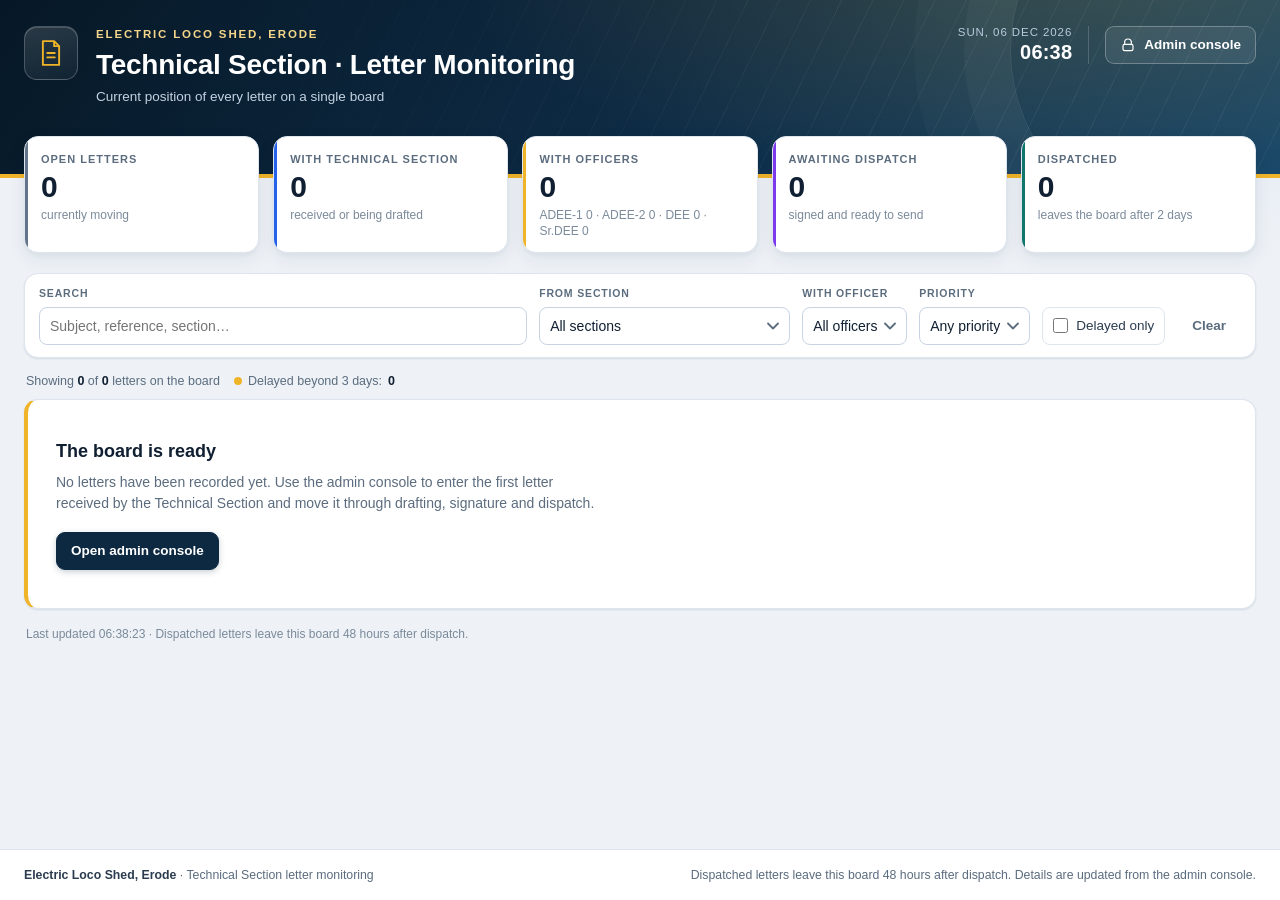
==== index.html @ e0b8160e "Initial Tech_Lettes portal" ====
<!doctype html>
<html lang="en">
<head>
<meta charset="utf-8">
<meta name="viewport" content="width=device-width, initial-scale=1">
<meta name="color-scheme" content="light">
<title>Letter Monitoring · Technical Section · Electric Loco Shed, Erode</title>
<meta name="description" content="Live position of letters received, drafted, signed and dispatched by the Technical Section, Electric Loco Shed, Erode.">
<link rel="icon" href="data:image/svg+xml,%3Csvg xmlns='http://www.w3.org/2000/svg' viewBox='0 0 64 64'%3E%3Crect width='64' height='64' rx='14' fill='%230d2942'/%3E%3Cpath d='M20 15h16l9 9v25H20z' fill='none' stroke='%23f0b429' stroke-width='4' stroke-linejoin='round'/%3E%3Cpath d='M27 31h12M27 38h12' stroke='%23f0b429' stroke-width='4' stroke-linecap='round'/%3E%3C/svg%3E">
<link rel="stylesheet" href="assets/styles.css">
</head>
<body data-page="view">
<a class="skip-link" href="#main">Skip to the status board</a>

<header class="masthead">
  <div class="wrap masthead-inner">
    <div class="brand">
      <div class="crest" aria-hidden="true">
        <svg viewBox="0 0 48 48" role="presentation">
          <path d="M11 5h18l8 8v30H11z" fill="none" stroke="currentColor" stroke-width="3" stroke-linejoin="round"/>
          <path d="M29 5v8h8" fill="none" stroke="currentColor" stroke-width="3" stroke-linejoin="round"/>
          <path d="M18 24h12M18 31h12" stroke="currentColor" stroke-width="3" stroke-linecap="round"/>
        </svg>
      </div>
      <div class="brand-text">
        <p class="eyebrow" data-shed>Electric Loco Shed, Erode</p>
        <h1>Technical Section · Letter Monitoring</h1>
        <p class="tagline">Current position of every letter on a single board</p>
      </div>
    </div>
    <div class="masthead-side">
      <div class="clock" aria-label="Current date and time">
        <span class="clock-date" data-clock-date></span>
        <span class="clock-time" data-clock-time></span>
      </div>
      <a class="btn btn-ghost-light" href="admin.html">
        <svg viewBox="0 0 24 24" aria-hidden="true" class="ico"><path d="M7 11V8a5 5 0 0 1 10 0v3" fill="none" stroke="currentColor" stroke-width="1.8" stroke-linecap="round"/><rect x="4.5" y="11" width="15" height="9.5" rx="2.4" fill="none" stroke="currentColor" stroke-width="1.8"/></svg>
        Admin console
      </a>
    </div>
  </div>
</header>

<main id="main" class="wrap main">
  <section class="stats" data-region="stats" aria-label="Summary"></section>

  <section class="panel toolbar" aria-label="Filter letters">
    <label class="field field-search">
      <span>Search</span>
      <input type="search" id="f-q" placeholder="Subject, reference, section…" autocomplete="off">
    </label>
    <label class="field">
      <span>From section</span>
      <select id="f-section"><option value="">All sections</option></select>
    </label>
    <label class="field">
      <span>With officer</span>
      <select id="f-officer"><option value="">All officers</option></select>
    </label>
    <label class="field">
      <span>Priority</span>
      <select id="f-priority">
        <option value="">Any priority</option>
        <option>Routine</option>
        <option>Urgent</option>
        <option>Immediate</option>
      </select>
    </label>
    <label class="check">
      <input type="checkbox" id="f-delayed">
      <span>Delayed only</span>
    </label>
    <button class="btn btn-quiet" id="f-clear" type="button">Clear</button>
  </section>

  <p class="board-meta" data-region="board-meta"></p>
  <section data-region="board" aria-label="Letters by current position"></section>

  <p class="footnote"><span data-region="footnote"></span></p>
</main>

<footer class="footer">
  <div class="wrap footer-inner">
    <p><strong data-shed>Electric Loco Shed, Erode</strong> · Technical Section letter monitoring</p>
    <p>Dispatched letters leave this board 48 hours after dispatch. Details are updated from the admin console.</p>
  </div>
</footer>

<dialog id="modal" class="modal" aria-label="Letter details"></dialog>
<div id="toast" class="toast" role="status" aria-live="polite"></div>

<noscript><p class="noscript">This portal needs JavaScript switched on to show the letter board.</p></noscript>

<script src="assets/app.js"></script>
</body>
</html>
---- assets/styles.css ----
/* =========================================================
   Technical Section · Letter Monitoring
   Electric Loco Shed, Erode
   ========================================================= */

:root{
  --navy-950:#061826;
  --navy-900:#081c2e;
  --navy-800:#0d2942;
  --navy-700:#14456b;
  --navy-600:#1d5580;
  --ink:#101f31;
  --ink-2:#2b3c50;
  --muted:#5b6c7e;
  --muted-2:#7b8a9a;
  --line:#dde5ee;
  --line-strong:#c8d4e2;
  --bg:#eef2f7;
  --card:#ffffff;
  --card-alt:#f7f9fc;
  --amber:#b45309;
  --amber-bright:#f0b429;
  --amber-soft:#fdf3d7;
  --teal:#0f766e;
  --teal-soft:#d9f2ee;
  --red:#b42318;
  --red-soft:#fde7e4;
  --blue:#1d4ed8;
  --blue-soft:#e4ecfd;
  --violet:#6b21a8;
  --violet-soft:#f1e8fb;
  --slate-soft:#e9eef4;
  --shadow-sm:0 1px 2px rgba(13,41,66,.06),0 1px 3px rgba(13,41,66,.05);
  --shadow-md:0 6px 18px rgba(13,41,66,.08),0 2px 4px rgba(13,41,66,.04);
  --shadow-lg:0 30px 80px rgba(6,24,40,.32);
  --radius:14px;
  --radius-sm:10px;
  --font:-apple-system,BlinkMacSystemFont,"Segoe UI",Roboto,"Helvetica Neue",Arial,"Noto Sans",sans-serif;
  --mono:ui-monospace,SFMono-Regular,"Cascadia Mono","Segoe UI Mono",Menlo,Consolas,monospace;
}

*,*::before,*::after{box-sizing:border-box}

html{-webkit-text-size-adjust:100%}

body{
  margin:0;
  font-family:var(--font);
  font-size:15px;
  line-height:1.5;
  color:var(--ink);
  background:
    radial-gradient(900px 380px at 100% 0,rgba(29,85,128,.06),transparent 70%),
    var(--bg);
  min-height:100vh;
  display:flex;
  flex-direction:column;
}

[hidden]{display:none !important}

h1,h2,h3,h4,p,ul,ol,dl,dd,figure{margin:0}
ul,ol{padding:0;list-style:none}
button{font:inherit;color:inherit}
a{color:var(--navy-700)}
svg{display:block}

.wrap{width:100%;max-width:1340px;margin:0 auto;padding:0 24px}

.skip-link{
  position:absolute;left:12px;top:-60px;z-index:100;
  background:var(--navy-900);color:#fff;padding:10px 16px;border-radius:0 0 10px 10px;
  text-decoration:none;font-weight:600;transition:top .15s ease;
}
.skip-link:focus{top:0}

.sr-only{
  position:absolute;width:1px;height:1px;padding:0;margin:-1px;overflow:hidden;
  clip:rect(0,0,0,0);white-space:nowrap;border:0;
}

/* ---------------- Masthead ---------------- */

.masthead{
  position:relative;
  isolation:isolate;
  color:#fff;
  background:
    radial-gradient(1100px 420px at 88% -30%,rgba(240,180,41,.20),transparent 62%),
    linear-gradient(128deg,var(--navy-950) 0%,var(--navy-800) 48%,var(--navy-700) 100%);
  border-bottom:4px solid var(--amber-bright);
  padding:26px 0 66px;
  overflow:hidden;
}
.masthead::before{
  content:"";
  position:absolute;inset:0;z-index:-1;
  background-image:repeating-linear-gradient(116deg,rgba(255,255,255,.05) 0 1px,transparent 1px 28px);
  -webkit-mask-image:linear-gradient(90deg,transparent 12%,#000 70%);
  mask-image:linear-gradient(90deg,transparent 12%,#000 70%);
}
.masthead::after{
  content:"";
  position:absolute;right:-90px;top:-130px;width:360px;height:360px;z-index:-1;
  border:1px solid rgba(255,255,255,.10);
  border-radius:50%;
  box-shadow:0 0 0 46px rgba(255,255,255,.03),0 0 0 96px rgba(255,255,255,.02);
}
.masthead-inner{
  display:flex;align-items:flex-start;justify-content:space-between;gap:28px;flex-wrap:wrap;
}
.brand{display:flex;gap:18px;align-items:flex-start;min-width:0}
.crest{
  flex:none;width:54px;height:54px;border-radius:13px;
  display:grid;place-items:center;color:var(--amber-bright);
  background:linear-gradient(160deg,rgba(255,255,255,.14),rgba(255,255,255,.04));
  border:1px solid rgba(255,255,255,.22);
  box-shadow:inset 0 1px 0 rgba(255,255,255,.16);
}
.crest svg{width:30px;height:30px}
.eyebrow{
  font-size:11.5px;letter-spacing:.16em;text-transform:uppercase;
  color:#f6d68a;font-weight:700;margin-bottom:5px;
}
.brand-text h1{
  font-size:clamp(21px,2.4vw,28px);
  line-height:1.18;font-weight:750;letter-spacing:-.01em;
}
.tagline{margin-top:6px;color:#c3d3e2;font-size:13.5px}
.masthead-side{display:flex;align-items:center;gap:16px;flex-wrap:wrap}
.clock{
  display:flex;flex-direction:column;align-items:flex-end;line-height:1.2;
  padding-right:16px;border-right:1px solid rgba(255,255,255,.18);
  font-variant-numeric:tabular-nums;
}
.clock-date{font-size:11.5px;letter-spacing:.08em;text-transform:uppercase;color:#b9cbdb}
.clock-time{font-size:20px;font-weight:650;letter-spacing:.01em}

/* ---------------- Buttons ---------------- */

.btn{
  --btn-bg:#fff;
  --btn-fg:var(--ink);
  --btn-bd:var(--line-strong);
  display:inline-flex;align-items:center;justify-content:center;gap:8px;
  min-height:38px;padding:0 14px;border-radius:9px;
  border:1px solid var(--btn-bd);background:var(--btn-bg);color:var(--btn-fg);
  font-size:13.5px;font-weight:600;text-decoration:none;cursor:pointer;
  transition:background .15s ease,border-color .15s ease,box-shadow .15s ease,transform .06s ease;
  white-space:nowrap;
}
.btn:hover{background:#f1f5fa;border-color:var(--line-strong)}
.btn:active{transform:translateY(1px)}
.btn .ico{width:16px;height:16px;flex:none}
.btn-primary{
  --btn-bg:var(--navy-800);--btn-fg:#fff;--btn-bd:var(--navy-800);
  box-shadow:0 2px 6px rgba(13,41,66,.22);
}
.btn-primary:hover{background:var(--navy-700);border-color:var(--navy-700)}
.btn-ghost-light{
  --btn-bg:rgba(255,255,255,.08);--btn-fg:#fff;--btn-bd:rgba(255,255,255,.28);
}
.btn-ghost-light:hover{background:rgba(255,255,255,.16);border-color:rgba(255,255,255,.45)}
.btn-quiet{--btn-bg:transparent;--btn-fg:var(--muted);--btn-bd:transparent}
.btn-quiet:hover{--btn-fg:var(--ink);background:#eef2f7;border-color:transparent}
.btn-danger{--btn-fg:var(--red);--btn-bd:#f0c4bf;--btn-bg:#fff}
.btn-danger:hover{background:var(--red-soft);border-color:#e5a8a1}
.btn-tiny{min-height:30px;padding:0 10px;font-size:12.5px;border-radius:7px}
.icon-btn{
  width:34px;height:34px;flex:none;display:grid;place-items:center;
  border:1px solid var(--line);background:#fff;border-radius:8px;
  color:var(--muted);cursor:pointer;
}
.icon-btn:hover{background:#eef2f7;color:var(--ink)}

:where(a,button,input,select,textarea,[tabindex]):focus-visible{
  outline:3px solid rgba(240,180,41,.55);
  outline-offset:1px;
}

/* ---------------- Layout ---------------- */

.main{flex:1 0 auto;padding-bottom:44px}
.main-admin{padding-top:0}
.stats{
  position:relative;z-index:2;
  display:grid;grid-template-columns:repeat(5,minmax(0,1fr));gap:14px;
  margin-top:-42px;margin-bottom:20px;
}
.tile{
  background:var(--card);border:1px solid var(--line);border-radius:var(--radius);
  padding:14px 16px 13px;box-shadow:var(--shadow-md);
  position:relative;overflow:hidden;
}
.tile::before{
  content:"";position:absolute;left:0;top:0;bottom:0;width:3px;background:var(--tile-color,var(--navy-600));
}
.tile-label{
  font-size:11px;letter-spacing:.09em;text-transform:uppercase;
  font-weight:700;color:var(--muted);
}
.tile-value{
  font-size:30px;font-weight:750;line-height:1.15;margin-top:3px;
  color:var(--ink);font-variant-numeric:tabular-nums;letter-spacing:-.02em;
}
.tile-hint{font-size:12px;color:var(--muted-2);margin-top:2px;line-height:1.35}
.tile-slate{--tile-color:#64748b}
.tile-blue{--tile-color:#2563eb}
.tile-amber{--tile-color:var(--amber-bright)}
.tile-violet{--tile-color:#7c3aed}
.tile-teal{--tile-color:var(--teal)}

.panel{
  background:var(--card);border:1px solid var(--line);border-radius:var(--radius);
  box-shadow:var(--shadow-sm);
}
.toolbar{
  display:flex;align-items:flex-end;gap:12px;flex-wrap:wrap;
  padding:12px 14px;margin-bottom:14px;
}
.field{display:flex;flex-direction:column;gap:5px;min-width:0}
.field > span{
  font-size:10.5px;letter-spacing:.08em;text-transform:uppercase;
  font-weight:700;color:var(--muted);
}
.field-search{flex:1 1 230px;min-width:190px}
.field select,.field input,.field textarea{
  height:38px;padding:0 10px;border:1px solid var(--line-strong);border-radius:8px;
  background:#fff;color:var(--ink);font-size:14px;width:100%;
  transition:border-color .15s ease,box-shadow .15s ease;
}
.field textarea{height:auto;padding:9px 10px;resize:vertical;line-height:1.45}
.field select{appearance:none;background-image:url("data:image/svg+xml,%3Csvg xmlns='http://www.w3.org/2000/svg' width='12' height='8' viewBox='0 0 12 8'%3E%3Cpath d='M1 1.5 6 6.5l5-5' fill='none' stroke='%235b6c7e' stroke-width='1.8' stroke-linecap='round' stroke-linejoin='round'/%3E%3C/svg%3E");background-repeat:no-repeat;background-position:right 10px center;padding-right:28px}
.field select:focus,.field input:focus,.field textarea:focus{
  outline:none;border-color:var(--navy-600);box-shadow:0 0 0 3px rgba(29,85,128,.14);
}
.check{
  display:inline-flex;align-items:center;gap:8px;min-height:38px;
  font-size:13.5px;color:var(--ink-2);cursor:pointer;user-select:none;
  padding:0 10px;border:1px solid var(--line);border-radius:8px;background:#fff;
}
.check input{width:15px;height:15px;accent-color:var(--navy-700);margin:0;cursor:pointer}

.board-meta{
  font-size:12.5px;color:var(--muted);margin:2px 2px 9px;
  display:flex;gap:14px;flex-wrap:wrap;align-items:center;
}
.board-meta strong{color:var(--ink);font-weight:650}
.legend{display:inline-flex;align-items:center;gap:6px}
.legend i{width:8px;height:8px;border-radius:50%;display:inline-block}

/* ---------------- Board ---------------- */

.board{
  display:grid;grid-template-columns:repeat(5,minmax(0,1fr));gap:14px;align-items:start;
}
.col{
  background:rgba(255,255,255,.55);
  border:1px solid var(--line);border-radius:var(--radius);
  padding:11px 10px 12px;min-height:170px;
  box-shadow:inset 0 1px 0 rgba(255,255,255,.7);
}
.col-head{display:flex;align-items:center;gap:8px;padding:0 3px}
.dot{width:9px;height:9px;border-radius:50%;flex:none;background:#64748b;box-shadow:0 0 0 3px rgba(100,116,139,.14)}
.dot.received{background:#64748b;box-shadow:0 0 0 3px rgba(100,116,139,.14)}
.dot.drafting{background:#2563eb;box-shadow:0 0 0 3px rgba(37,99,235,.14)}
.dot.with_officer{background:var(--amber-bright);box-shadow:0 0 0 3px rgba(240,180,41,.20)}
.dot.signed{background:#7c3aed;box-shadow:0 0 0 3px rgba(124,58,237,.14)}
.dot.dispatched{background:var(--teal);box-shadow:0 0 0 3px rgba(15,118,110,.14)}
.col-head h2{font-size:12.5px;font-weight:750;letter-spacing:.01em;color:var(--ink);line-height:1.25}
.count{
  margin-left:auto;font-size:11.5px;font-weight:750;color:var(--ink-2);
  background:#fff;border:1px solid var(--line);border-radius:999px;
  min-width:24px;height:22px;display:grid;place-items:center;padding:0 7px;
  font-variant-numeric:tabular-nums;
}
.col-hint{
  font-size:11px;color:var(--muted-2);padding:3px 3px 9px;
  line-height:1.3;min-height:26px;
}
.cards{display:flex;flex-direction:column;gap:9px}
.none{
  font-size:12px;color:var(--muted-2);text-align:center;
  padding:16px 8px;border:1px dashed var(--line-strong);border-radius:10px;
  background:rgba(255,255,255,.6);
}

.letter-card{
  --tone:#64748b;
  display:flex;flex-direction:column;gap:7px;width:100%;text-align:left;
  background:#fff;border:1px solid var(--line);border-left:3px solid var(--tone);
  border-radius:11px;padding:11px 11px 10px;cursor:pointer;
  box-shadow:var(--shadow-sm);
  transition:box-shadow .15s ease,transform .1s ease,border-color .15s ease;
  font-family:inherit;color:inherit;
}
.letter-card:hover{box-shadow:var(--shadow-md);transform:translateY(-1px);border-color:var(--line-strong)}
.letter-card:active{transform:translateY(0)}
.letter-card.tone-received{--tone:#64748b}
.letter-card.tone-drafting{--tone:#2563eb}
.letter-card.tone-with_officer{--tone:var(--amber-bright)}
.letter-card.tone-signed{--tone:#7c3aed}
.letter-card.tone-dispatched{--tone:var(--teal)}
.card-head{display:flex;align-items:center;gap:8px;justify-content:space-between}
.ref{
  font-family:var(--mono);font-size:10.8px;font-weight:650;letter-spacing:.02em;
  color:var(--ink-2);word-break:break-word;
}
.age{
  flex:none;font-size:10.5px;font-weight:750;padding:1.5px 7px;border-radius:999px;
  font-variant-numeric:tabular-nums;white-space:nowrap;
}
.age.ok{background:var(--teal-soft);color:#0b5f58}
.age.warn{background:var(--amber-soft);color:#8a5208}
.age.crit{background:var(--red-soft);color:#9c1c12}
.subject{
  font-size:13.5px;font-weight:600;line-height:1.34;color:var(--ink);
  display:-webkit-box;-webkit-line-clamp:3;-webkit-box-orient:vertical;overflow:hidden;
}
.card-tags{display:flex;flex-wrap:wrap;gap:4px}
.tag{
  font-size:10.5px;font-weight:600;color:#40566c;background:#eef3f9;
  border:1px solid #e1e9f2;border-radius:999px;padding:1px 7px;line-height:1.5;
  max-width:100%;overflow:hidden;text-overflow:ellipsis;white-space:nowrap;
}
.tag-officer{background:var(--amber-soft);border-color:#f5e2b4;color:#8a5208}
.tag-teal{background:var(--teal-soft);border-color:#bfe5df;color:#0b5f58}
.card-foot{
  display:flex;align-items:center;justify-content:space-between;gap:8px;
  margin-top:1px;padding-top:7px;border-top:1px dashed var(--line);
  font-size:10.8px;color:var(--muted);
}
.prio{display:inline-flex;align-items:center;gap:5px;font-weight:700;font-size:10.5px;letter-spacing:.02em}
.prio::before{content:"";width:6px;height:6px;border-radius:50%;background:currentColor}
.prio.p-routine{color:#64748b}
.prio.p-urgent{color:#b45309}
.prio.p-immediate{color:var(--red)}

/* ---------------- Empty / setup ---------------- */

.empty-state,.setup-card{
  grid-column:1 / -1;
  background:var(--card);border:1px solid var(--line);border-radius:var(--radius);
  padding:38px 28px;text-align:center;box-shadow:var(--shadow-sm);
}
.empty-state h2,.setup-card h2{font-size:19px;font-weight:700;margin-bottom:7px}
.empty-state p,.setup-card p{color:var(--muted);max-width:540px;margin:0 auto 16px;font-size:14px}
.setup-card{text-align:left;max-width:none;border-left:4px solid var(--amber-bright)}
.setup-card h2{font-size:18px}
.setup-card p{margin-left:0;margin-right:0}
.setup-card .btn{margin-top:2px}

/* ---------------- Footer ---------------- */

.footer{
  flex:none;border-top:1px solid var(--line);background:#fff;margin-top:auto;
}
.footer-inner{
  display:flex;justify-content:space-between;gap:16px;flex-wrap:wrap;
  padding:16px 24px;font-size:12.3px;color:var(--muted);
}
.footer-inner strong{color:var(--ink-2);font-weight:650}
.footnote{font-size:12px;color:var(--muted-2);margin-top:16px;padding:0 2px}
.noscript{padding:20px;text-align:center;background:#fff;border-top:1px solid var(--line)}

/* ---------------- Modal ---------------- */

dialog.modal{
  border:0;padding:0;border-radius:16px;background:#fff;
  width:min(760px,94vw);max-width:94vw;max-height:min(88vh,940px);
  box-shadow:var(--shadow-lg);color:var(--ink);
}
dialog.modal.modal-sm{width:min(480px,94vw)}
dialog.modal::backdrop{background:rgba(6,22,36,.56);backdrop-filter:blur(3px)}
dialog.modal[open]{display:flex;flex-direction:column;animation:pop .16s ease-out;overflow:hidden}
.modal-form{display:flex;flex-direction:column;min-height:0;overflow:hidden;border-radius:16px}
@keyframes pop{from{opacity:0;transform:translateY(8px) scale(.99)}to{opacity:1;transform:none}}

.modal-head{
  display:flex;align-items:flex-start;gap:16px;justify-content:space-between;
  padding:20px 22px 14px;border-bottom:1px solid var(--line);flex:none;
}
.modal-head h2{font-size:18px;font-weight:700;line-height:1.3;letter-spacing:-.01em}
.modal-eyebrow{
  font-size:10.5px;letter-spacing:.1em;text-transform:uppercase;font-weight:700;
  color:var(--muted);margin-bottom:5px;
}
.modal-body{padding:18px 22px;overflow:auto;flex:1 1 auto;min-height:0}
.modal-foot{
  display:flex;align-items:center;justify-content:flex-end;gap:9px;flex-wrap:wrap;
  padding:13px 22px;border-top:1px solid var(--line);background:var(--card-alt);flex:none;
  border-radius:0 0 16px 16px;
}
.modal-foot .spacer{margin-right:auto}

.status-banner{
  display:flex;align-items:center;gap:12px;flex-wrap:wrap;
  border-radius:11px;padding:11px 13px;margin-bottom:16px;
  border:1px solid var(--line);background:var(--card-alt);
}
.status-banner .sb-label{font-size:10.5px;letter-spacing:.08em;text-transform:uppercase;color:var(--muted);font-weight:700}
.status-banner .sb-value{font-size:14.5px;font-weight:700}
.status-banner .sb-note{margin-left:auto;font-size:12px;color:var(--muted)}

.pill{
  display:inline-flex;align-items:center;gap:6px;font-size:11.5px;font-weight:700;
  border-radius:999px;padding:3px 10px;white-space:nowrap;border:1px solid transparent;
}
.pill::before{content:"";width:6px;height:6px;border-radius:50%;background:currentColor}
.pill.s-received{background:var(--slate-soft);color:#41566b}
.pill.s-drafting{background:var(--blue-soft);color:#1e40af}
.pill.s-with_officer{background:var(--amber-soft);color:#8a5208}
.pill.s-signed{background:var(--violet-soft);color:#6b21a8}
.pill.s-dispatched{background:var(--teal-soft);color:#0b5f58}

.detail-grid{
  display:grid;grid-template-columns:132px minmax(0,1fr);gap:9px 16px;
  margin:0 0 18px;font-size:13.3px;
}
.detail-grid dt{color:var(--muted);font-weight:600;font-size:12.3px;padding-top:1px}
.detail-grid dd{margin:0;color:var(--ink);font-weight:500;word-break:break-word}
.detail-grid .span{grid-column:1 / -1}

.topic{margin-top:6px}
.topic h3{
  font-size:11px;letter-spacing:.09em;text-transform:uppercase;color:var(--muted);
  font-weight:750;margin-bottom:9px;
}
.topic p{font-size:13.4px;color:var(--ink-2);white-space:pre-wrap}

/* Timeline */
.timeline{position:relative;padding-left:20px}
.timeline::before{
  content:"";position:absolute;left:5px;top:5px;bottom:6px;width:2px;
  background:linear-gradient(var(--line-strong),var(--line));border-radius:2px;
}
.timeline li{position:relative;padding:0 0 14px 2px}
.timeline li:last-child{padding-bottom:0}
.timeline li::before{
  content:"";position:absolute;left:-19px;top:4px;width:9px;height:9px;border-radius:50%;
  background:#fff;border:2.5px solid var(--tone,#8ba0b5);
}
.timeline li:first-child::before{box-shadow:0 0 0 3px rgba(240,180,41,.20)}
.timeline .tl-head{display:flex;gap:8px;align-items:baseline;flex-wrap:wrap}
.timeline .tl-title{font-size:13.2px;font-weight:650;color:var(--ink)}
.timeline .tl-when{font-size:11.3px;color:var(--muted-2);margin-left:auto;white-space:nowrap}
.timeline .tl-by{font-size:11.5px;color:var(--muted)}
.timeline .tl-note{
  font-size:12.4px;color:var(--ink-2);margin-top:3px;
  background:var(--card-alt);border:1px solid var(--line);border-radius:8px;
  padding:6px 9px;white-space:pre-wrap;
}

/* ---------------- Forms ---------------- */

.form-grid{display:grid;grid-template-columns:1fr 1fr;gap:13px}
.form-grid .field > span{font-size:11px}
.span-2{grid-column:1 / -1}
.form-note{font-size:12px;color:var(--muted);margin-top:8px;line-height:1.45}
.field input[readonly]{background:#f4f7fb;color:var(--muted)}
.action-bar{
  display:flex;flex-wrap:wrap;gap:8px;padding:10px;margin-bottom:16px;
  background:#f2f7fc;border:1px solid #dbe7f2;border-radius:10px;
}
.action-bar .btn{min-height:34px;font-size:12.8px}
.form-error{color:var(--red);font-size:12.5px;margin-top:8px;font-weight:600}
.form-sep{
  border:0;border-top:1px solid var(--line);margin:18px 0 14px;
}
.form-subhead{
  font-size:11px;letter-spacing:.09em;text-transform:uppercase;color:var(--muted);
  font-weight:750;margin:0 0 10px;
}

.radio-row{display:grid;grid-template-columns:repeat(auto-fit,minmax(120px,1fr));gap:8px}
.radio-chip{position:relative;display:block;cursor:pointer}
.radio-chip input{position:absolute;opacity:0;pointer-events:none}
.radio-chip span{
  display:flex;align-items:center;justify-content:center;gap:7px;
  min-height:42px;padding:6px 10px;border:1px solid var(--line-strong);
  border-radius:9px;background:#fff;font-size:13px;font-weight:650;color:var(--ink-2);
  transition:border-color .15s ease,background .15s ease,box-shadow .15s ease;
  text-align:center;
}
.radio-chip span::before{
  content:"";width:13px;height:13px;border-radius:50%;flex:none;
  border:2px solid var(--line-strong);background:#fff;
}
.radio-chip input:checked + span{
  border-color:var(--navy-600);background:#f2f7fc;box-shadow:0 0 0 3px rgba(29,85,128,.10);
}
.radio-chip input:checked + span::before{
  border-color:var(--navy-700);background:var(--navy-700);box-shadow:inset 0 0 0 3px #fff;
}
.radio-chip input:focus-visible + span{outline:3px solid rgba(240,180,41,.55);outline-offset:1px}
.radio-chip small{display:block;font-size:11px;font-weight:500;color:var(--muted)}

/* ---------------- Gate ---------------- */

.gate-wrap{display:flex;justify-content:center;padding:34px 0 20px}
.gate-card{
  width:min(440px,100%);background:var(--card);border:1px solid var(--line);
  border-radius:16px;padding:28px 26px;box-shadow:var(--shadow-md);
  border-top:4px solid var(--amber-bright);
}
.gate-icon{
  width:46px;height:46px;border-radius:12px;display:grid;place-items:center;
  background:var(--navy-900);color:var(--amber-bright);margin-bottom:14px;
}
.gate-icon svg{width:23px;height:23px}
.gate-card h2{font-size:19px;font-weight:750;margin-bottom:6px}
.gate-card > p{font-size:13.4px;color:var(--muted);margin-bottom:16px}
.gate-form{display:flex;flex-direction:column;gap:12px}
.gate-msg{font-size:12.5px;font-weight:600;color:var(--red);min-height:0}
.gate-msg:empty{display:none}
.gate-hint{font-size:11.8px;color:var(--muted-2);margin-top:2px;line-height:1.45}
.gate-links{margin-top:16px;font-size:12.3px;color:var(--muted);display:flex;gap:12px;flex-wrap:wrap}
.linkish{
  background:none;border:0;padding:0;color:var(--navy-600);
  font-size:inherit;font-weight:600;cursor:pointer;text-decoration:underline;
  text-underline-offset:2px;
}
.linkish:hover{color:var(--navy-800)}

/* ---------------- Sign in ---------------- */

.masthead-session{display:flex;align-items:center;gap:8px}
.session-user{
  font-size:12px;font-weight:650;color:#e8eef5;background:rgba(255,255,255,.10);
  border:1px solid rgba(255,255,255,.22);border-radius:999px;padding:3px 10px;
  max-width:170px;overflow:hidden;text-overflow:ellipsis;white-space:nowrap;
}
.session-user:empty{display:none}

.captcha-block{display:flex;flex-direction:column;gap:10px}
.captcha-row{display:flex;align-items:center;gap:9px}
.captcha-code{
  flex:1 1 auto;display:flex;align-items:center;justify-content:center;
  height:56px;border:1px solid var(--line-strong);border-radius:9px;
  background:
    repeating-linear-gradient(115deg,rgba(20,69,107,.07) 0 1px,transparent 1px 9px),
    repeating-linear-gradient(35deg,rgba(20,69,107,.05) 0 1px,transparent 1px 13px),
    linear-gradient(180deg,#f8fafc,#eef3f9);
  color:var(--navy-800);font-family:var(--mono);font-size:25px;font-weight:700;
  letter-spacing:.34em;text-indent:.34em;user-select:none;
  position:relative;overflow:hidden;
}
.captcha-code::before,.captcha-code::after{
  content:"";position:absolute;left:-12%;right:-12%;height:1.5px;
  background:rgba(29,85,128,.30);
}
.captcha-code::before{transform:rotate(-7deg)}
.captcha-code::after{transform:rotate(6deg)}
.captcha-row .icon-btn{height:56px;width:44px;border-color:var(--line-strong)}

/* ---------------- Management ---------------- */

.manage-grid{
  display:grid;grid-template-columns:minmax(280px,340px) minmax(0,1fr);
  gap:16px;align-items:start;
}
.panel-title{font-size:15px;font-weight:700;padding:16px 18px 0}
.panel-sub{font-size:12.4px;color:var(--muted);padding:4px 18px 0;line-height:1.45}
.manage-add form{display:flex;flex-direction:column;gap:12px;padding:14px 18px 18px}
.manage-add .btn{width:100%}
.manage-add .form-note{padding:0 18px 18px}
.manage-list{padding-bottom:8px}
.section-list{
  display:grid;grid-template-columns:repeat(auto-fill,minmax(280px,1fr));
  gap:0 18px;padding:10px 18px 14px;max-height:min(58vh,640px);overflow:auto;
}
.section-row{
  display:flex;align-items:center;gap:10px;padding:8px 0;
  border-bottom:1px solid #eef2f7;min-width:0;
}
.section-name{
  font-size:13px;font-weight:600;color:var(--ink);flex:1;min-width:0;
  overflow:hidden;text-overflow:ellipsis;white-space:nowrap;
}
.section-row .tag{flex:none}
.section-row .btn{flex:none}
.confirm-text{font-size:14px;color:var(--ink-2);line-height:1.55}
.account-management{margin-top:22px}
.account-top{padding-top:0}
.account-panel{overflow:hidden}
.account-table{width:100%}
.account-actions{white-space:nowrap}
.account-note{margin-top:10px}

/* ---------------- Admin ---------------- */

.admin-top{
  display:flex;align-items:flex-end;justify-content:space-between;gap:16px;flex-wrap:wrap;
  padding:22px 0 4px;
}
.section-title{font-size:20px;font-weight:750;letter-spacing:-.01em}
.section-sub{font-size:12.8px;color:var(--muted);margin-top:3px}
.admin-actions{display:flex;gap:9px;flex-wrap:wrap}

.table-panel{overflow:hidden}
.data-table{width:100%;border-collapse:collapse;font-size:13.3px}
.data-table thead th{
  text-align:left;padding:10px 14px;font-size:10.5px;letter-spacing:.08em;
  text-transform:uppercase;color:var(--muted);font-weight:750;
  background:var(--card-alt);border-bottom:1px solid var(--line);white-space:nowrap;
}
.data-table tbody td{
  padding:11px 14px;border-bottom:1px solid #edf1f6;vertical-align:middle;
}
.data-table tbody tr:last-child td{border-bottom:0}
.data-table tbody tr:hover{background:#f9fbfd}
.data-table tbody tr.is-archived{opacity:.62}
.cell-letter{min-width:230px}
.cell-letter .ref{display:block;margin-bottom:3px}
.cell-letter strong{font-size:13.4px;font-weight:600;display:block;line-height:1.35}
.cell-letter small{color:var(--muted);font-size:11.5px}
.cell-from{white-space:nowrap;color:var(--ink-2)}
.cell-pos{min-width:170px}
.cell-pos .pos{font-size:12.6px;color:var(--ink-2);margin-top:5px;display:flex;gap:7px;align-items:center}
.cell-recd{white-space:nowrap;color:var(--ink-2);font-variant-numeric:tabular-nums}
.cell-recd .age{margin-left:7px}
.cell-act{text-align:right;white-space:nowrap}
.table-empty{padding:36px 20px;text-align:center;color:var(--muted);font-size:13.5px}
.table-empty strong{display:block;color:var(--ink);font-size:15px;margin-bottom:5px}
.storage-note{
  display:flex;gap:9px;align-items:flex-start;font-size:12.2px;color:var(--muted);
  margin-top:14px;padding:11px 13px;background:#fff;border:1px solid var(--line);
  border-radius:10px;line-height:1.45;
}
.storage-note.is-warn{border-color:#f0d9a8;background:#fffbf0;color:#7a4d08}
.storage-note svg{width:16px;height:16px;flex:none;margin-top:1px}

/* ---------------- Toast ---------------- */

.toast{
  position:fixed;left:50%;bottom:26px;transform:translate(-50%,14px);
  background:var(--navy-900);color:#fff;font-size:13.4px;font-weight:550;
  padding:11px 16px;border-radius:10px;box-shadow:0 14px 40px rgba(6,24,40,.32);
  opacity:0;pointer-events:none;transition:opacity .2s ease,transform .2s ease;
  max-width:min(560px,92vw);z-index:80;text-align:center;line-height:1.4;
}
.toast.show{opacity:1;transform:translate(-50%,0)}

/* ---------------- Responsive ---------------- */

@media (max-width:900px){
  .manage-grid{grid-template-columns:1fr}
  .section-list{max-height:none}
}

@media (max-width:1180px){
  .board{grid-template-columns:repeat(2,minmax(0,1fr));}
  .stats{grid-template-columns:repeat(3,minmax(0,1fr));}
}
@media (max-width:760px){
  .wrap{padding:0 16px}
  .masthead{padding:20px 0 60px}
  .masthead-inner{gap:16px}
  .masthead-side{width:100%;justify-content:space-between}
  .clock{align-items:flex-start;border-right:0;padding-right:0}
  .clock-time{font-size:17px}
  .crest{width:46px;height:46px}
  .brand{gap:12px}
  .stats{grid-template-columns:repeat(2,minmax(0,1fr));gap:10px;margin-top:-38px}
  .tile-value{font-size:25px}
  .board{grid-template-columns:1fr}
  .toolbar{padding:10px}
  .field-search{flex-basis:100%}
  .field{flex:1 1 140px}
  .check{flex:1 1 auto;justify-content:center}
  .toolbar .btn{flex:1 1 auto}
  .data-table thead{display:none}
  .data-table,.data-table tbody,.data-table tr,.data-table td{display:block;width:100%}
  .data-table tbody tr{
    padding:12px 14px;border-bottom:1px solid var(--line);
  }
  .data-table tbody td{padding:2px 0;border:0}
  .cell-act{text-align:left;margin-top:8px}
  .cell-from::before{content:"From: ";color:var(--muted)}
  .cell-recd::before{content:"Received: ";color:var(--muted)}
  .cell-pos .pill{margin-bottom:2px}
  .detail-grid{grid-template-columns:1fr;gap:2px 0}
  .detail-grid dt{margin-top:9px}
  .form-grid{grid-template-columns:1fr}
  .form-grid .span-2{grid-column:auto}
  .modal-head{padding:16px 16px 12px}
  .modal-body{padding:15px 16px}
  .modal-foot{padding:12px 16px}
  .timeline .tl-when{margin-left:0;width:100%}
  .footer-inner{padding:14px 16px}
}

@media (prefers-reduced-motion:reduce){
  *{animation-duration:.001ms !important;transition-duration:.001ms !important}
}

/* ---------------- Print ---------------- */

@media print{
  body{background:#fff}
  .masthead{background:#fff;color:#000;border-bottom:2px solid #000;padding:0 0 12px}
  .masthead::before,.masthead::after{display:none}
  .eyebrow,.tagline,.clock,.masthead-side,.toolbar,.board-meta,.footer,.footnote,.toast{display:none !important}
  .brand-text h1{color:#000;font-size:18px}
  .crest{color:#000;border-color:#999;background:none}
  .stats{margin-top:12px;grid-template-columns:repeat(5,1fr)}
  .tile,.col,.letter-card,.panel{box-shadow:none}
  .board{grid-template-columns:repeat(5,1fr)}
  .letter-card{break-inside:avoid}
  .btn{display:none}
}
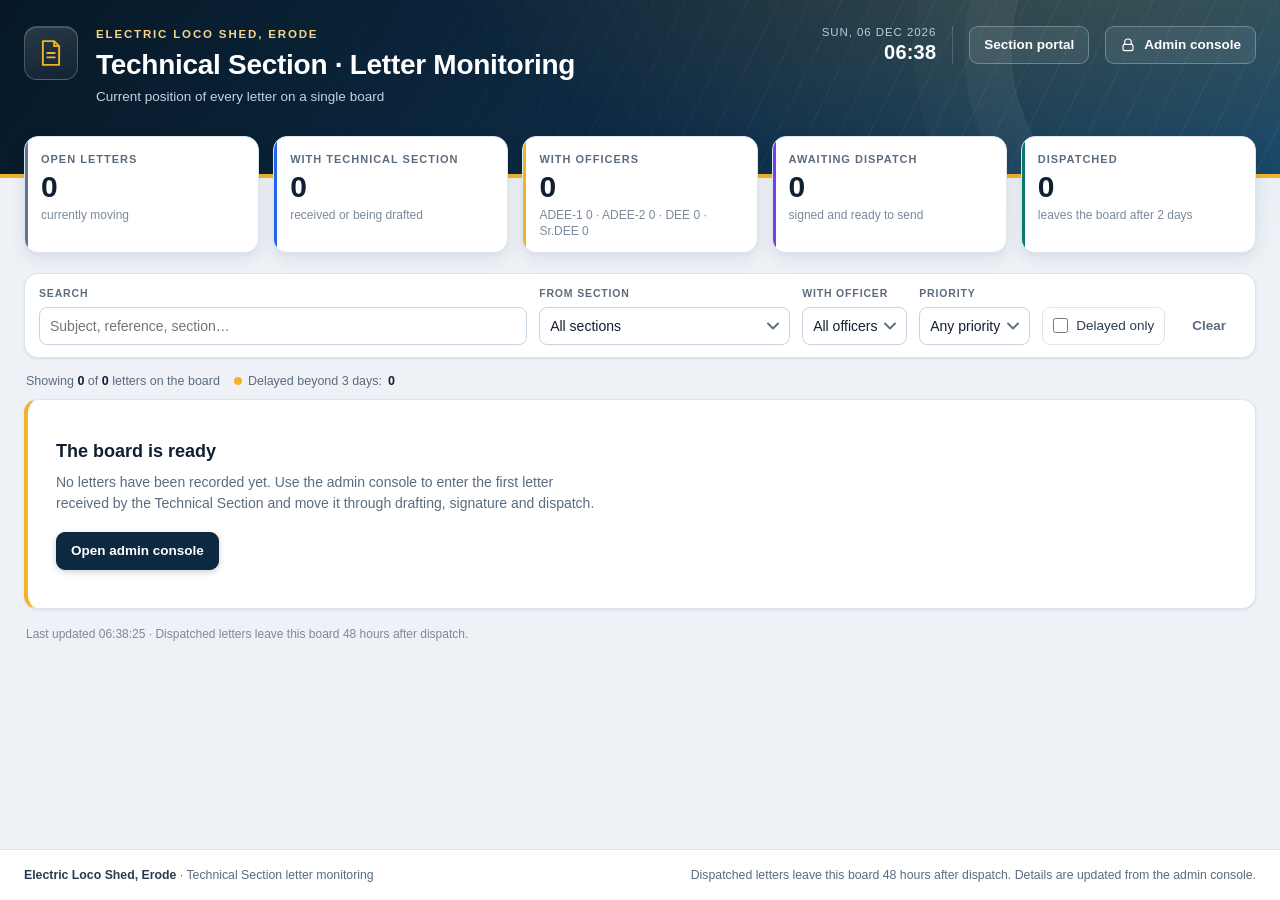
==== commit 2d3b12d8: "Allow section users to manage received letters" ====
--- a/index.html
+++ b/index.html
@@ -33,6 +33,7 @@
         <span class="clock-date" data-clock-date></span>
         <span class="clock-time" data-clock-time></span>
       </div>
+      <a class="btn btn-ghost-light" href="section.html">Section portal</a>
       <a class="btn btn-ghost-light" href="admin.html">
         <svg viewBox="0 0 24 24" aria-hidden="true" class="ico"><path d="M7 11V8a5 5 0 0 1 10 0v3" fill="none" stroke="currentColor" stroke-width="1.8" stroke-linecap="round"/><rect x="4.5" y="11" width="15" height="9.5" rx="2.4" fill="none" stroke="currentColor" stroke-width="1.8"/></svg>
         Admin console
--- a/assets/styles.css
+++ b/assets/styles.css
@@ -570,15 +570,16 @@
   gap:0 18px;padding:10px 18px 14px;max-height:min(58vh,640px);overflow:auto;
 }
 .section-row{
-  display:flex;align-items:center;gap:10px;padding:8px 0;
+  display:flex;align-items:center;gap:8px;flex-wrap:wrap;padding:8px 0;
   border-bottom:1px solid #eef2f7;min-width:0;
 }
 .section-name{
-  font-size:13px;font-weight:600;color:var(--ink);flex:1;min-width:0;
+  font-size:13px;font-weight:600;color:var(--ink);flex:1 1 100%;min-width:0;
   overflow:hidden;text-overflow:ellipsis;white-space:nowrap;
 }
 .section-row .tag{flex:none}
 .section-row .btn{flex:none}
+.tag-warning{color:#8a4b08;background:#fff3d6;border-color:#f4d28a}
 .confirm-text{font-size:14px;color:var(--ink-2);line-height:1.55}
 .account-management{margin-top:22px}
 .account-top{padding-top:0}
@@ -586,6 +587,8 @@
 .account-table{width:100%}
 .account-actions{white-space:nowrap}
 .account-note{margin-top:10px}
+.section-submit-panel{padding:18px}
+.section-submit-form{display:flex;flex-direction:column;gap:14px}
 
 /* ---------------- Admin ---------------- */
 
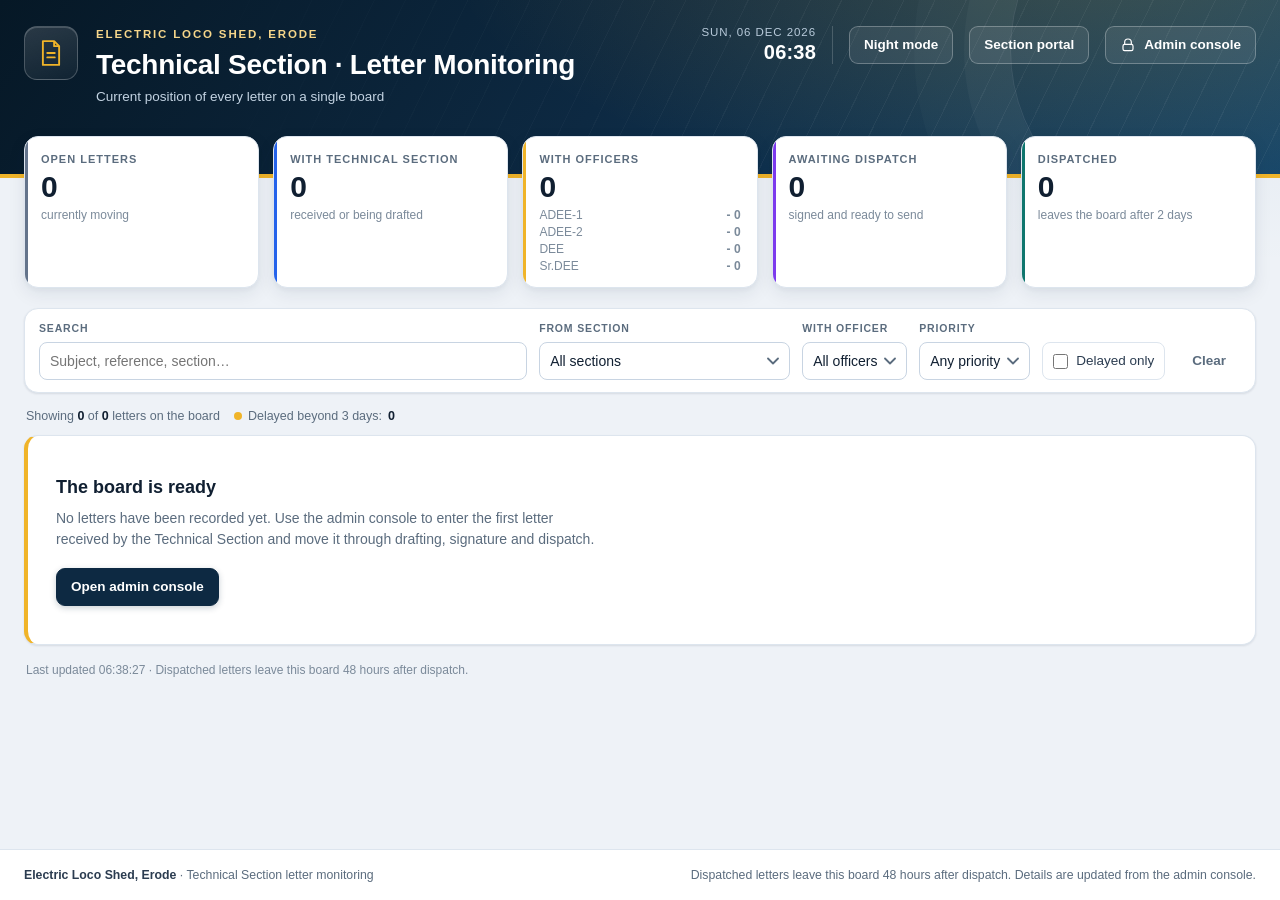
==== commit 3661f161: "Improve admin workflow, themes, and sessions" ====
--- a/index.html
+++ b/index.html
@@ -3,7 +3,7 @@
 <head>
 <meta charset="utf-8">
 <meta name="viewport" content="width=device-width, initial-scale=1">
-<meta name="color-scheme" content="light">
+<meta name="color-scheme" content="light dark">
 <title>Letter Monitoring · Technical Section · Electric Loco Shed, Erode</title>
 <meta name="description" content="Live position of letters received, drafted, signed and dispatched by the Technical Section, Electric Loco Shed, Erode.">
 <link rel="icon" href="data:image/svg+xml,%3Csvg xmlns='http://www.w3.org/2000/svg' viewBox='0 0 64 64'%3E%3Crect width='64' height='64' rx='14' fill='%230d2942'/%3E%3Cpath d='M20 15h16l9 9v25H20z' fill='none' stroke='%23f0b429' stroke-width='4' stroke-linejoin='round'/%3E%3Cpath d='M27 31h12M27 38h12' stroke='%23f0b429' stroke-width='4' stroke-linecap='round'/%3E%3C/svg%3E">
@@ -33,6 +33,7 @@
         <span class="clock-date" data-clock-date></span>
         <span class="clock-time" data-clock-time></span>
       </div>
+      <button class="btn btn-ghost-light theme-toggle" type="button" data-theme-toggle aria-label="Switch to night mode" aria-pressed="false">Night mode</button>
       <a class="btn btn-ghost-light" href="section.html">Section portal</a>
       <a class="btn btn-ghost-light" href="admin.html">
         <svg viewBox="0 0 24 24" aria-hidden="true" class="ico"><path d="M7 11V8a5 5 0 0 1 10 0v3" fill="none" stroke="currentColor" stroke-width="1.8" stroke-linecap="round"/><rect x="4.5" y="11" width="15" height="9.5" rx="2.4" fill="none" stroke="currentColor" stroke-width="1.8"/></svg>
--- a/assets/styles.css
+++ b/assets/styles.css
@@ -204,6 +204,9 @@
   color:var(--ink);font-variant-numeric:tabular-nums;letter-spacing:-.02em;
 }
 .tile-hint{font-size:12px;color:var(--muted-2);margin-top:2px;line-height:1.35}
+.officer-counts{display:grid;gap:1px}
+.officer-count{display:flex;justify-content:space-between;gap:8px;line-height:1.35}
+.officer-count strong{font-variant-numeric:tabular-nums;font-weight:650;white-space:nowrap}
 .tile-slate{--tile-color:#64748b}
 .tile-blue{--tile-color:#2563eb}
 .tile-amber{--tile-color:var(--amber-bright)}
@@ -511,6 +514,8 @@
 .gate-card h2{font-size:19px;font-weight:750;margin-bottom:6px}
 .gate-card > p{font-size:13.4px;color:var(--muted);margin-bottom:16px}
 .gate-form{display:flex;flex-direction:column;gap:12px}
+.gate-credentials{display:grid;gap:4px}
+.gate-credentials .field{gap:3px}
 .gate-msg{font-size:12.5px;font-weight:600;color:var(--red);min-height:0}
 .gate-msg:empty{display:none}
 .gate-hint{font-size:11.8px;color:var(--muted-2);margin-top:2px;line-height:1.45}
@@ -599,6 +604,19 @@
 .section-title{font-size:20px;font-weight:750;letter-spacing:-.01em}
 .section-sub{font-size:12.8px;color:var(--muted);margin-top:3px}
 .admin-actions{display:flex;gap:9px;flex-wrap:wrap}
+.admin-tabs{display:flex;gap:6px;border-bottom:1px solid var(--line);margin:14px 0 12px}
+.admin-tab{
+  display:inline-flex;align-items:center;gap:8px;min-height:40px;padding:0 12px;
+  border:0;border-bottom:2px solid transparent;background:transparent;color:var(--muted);
+  font-size:13px;font-weight:650;cursor:pointer;
+}
+.admin-tab:hover{color:var(--ink);background:var(--card-alt)}
+.admin-tab.is-active{color:var(--ink);border-bottom-color:var(--amber-bright)}
+.admin-tab span{
+  min-width:22px;padding:1px 6px;border-radius:999px;background:var(--slate-soft);
+  color:var(--muted);font-size:11px;font-variant-numeric:tabular-nums;text-align:center;
+}
+.admin-tab:focus-visible{outline-offset:-3px}
 
 .table-panel{overflow:hidden}
 .data-table{width:100%;border-collapse:collapse;font-size:13.3px}
@@ -643,6 +661,89 @@
   max-width:min(560px,92vw);z-index:80;text-align:center;line-height:1.4;
 }
 .toast.show{opacity:1;transform:translate(-50%,0)}
+
+/* ---------------- Day and night themes ---------------- */
+
+html[data-theme="dark"]{
+  color-scheme:dark;
+  --ink:#e7edf4;
+  --ink-2:#c3cfdb;
+  --muted:#a9b8c8;
+  --muted-2:#91a3b6;
+  --line:#33475a;
+  --line-strong:#53687d;
+  --bg:#101b27;
+  --card:#192735;
+  --card-alt:#202f3e;
+  --amber:#f0bb58;
+  --amber-soft:#49391b;
+  --teal:#55c7b5;
+  --teal-soft:#193b37;
+  --red:#ff938a;
+  --red-soft:#482523;
+  --blue:#91b8ff;
+  --blue-soft:#203656;
+  --violet:#c3a0ef;
+  --violet-soft:#38284a;
+  --slate-soft:#263746;
+  --shadow-sm:0 1px 2px rgba(0,0,0,.24),0 1px 3px rgba(0,0,0,.18);
+  --shadow-md:0 6px 18px rgba(0,0,0,.25),0 2px 4px rgba(0,0,0,.18);
+  --shadow-lg:0 30px 80px rgba(0,0,0,.56);
+}
+
+html[data-theme="dark"] body{
+  background:radial-gradient(900px 380px at 100% 0,rgba(102,151,192,.08),transparent 70%),var(--bg);
+}
+html[data-theme="dark"] a{color:#9bc8ee}
+html[data-theme="dark"] .btn:not(.btn-primary):not(.btn-ghost-light){
+  --btn-bg:var(--card);--btn-fg:var(--ink);--btn-bd:var(--line-strong);
+}
+html[data-theme="dark"] .btn:not(.btn-primary):not(.btn-ghost-light):hover{background:#263848}
+html[data-theme="dark"] .btn-quiet:hover{background:#263848}
+html[data-theme="dark"] .icon-btn,
+html[data-theme="dark"] .field select,
+html[data-theme="dark"] .field input,
+html[data-theme="dark"] .field textarea,
+html[data-theme="dark"] .check,
+html[data-theme="dark"] .radio-chip span,
+html[data-theme="dark"] .radio-chip span::before,
+html[data-theme="dark"] .count,
+html[data-theme="dark"] .letter-card,
+html[data-theme="dark"] dialog.modal,
+html[data-theme="dark"] .footer,
+html[data-theme="dark"] .noscript,
+html[data-theme="dark"] .storage-note{background-color:var(--card);color:var(--ink)}
+html[data-theme="dark"] .col{background:var(--card-alt);box-shadow:none}
+html[data-theme="dark"] .none{background:var(--card)}
+html[data-theme="dark"] .field input[readonly],
+html[data-theme="dark"] .action-bar,
+html[data-theme="dark"] .radio-chip input:checked + span{background:#243649}
+html[data-theme="dark"] .radio-chip input:checked + span::before{box-shadow:inset 0 0 0 3px var(--card)}
+html[data-theme="dark"] .section-row{border-color:var(--line)}
+html[data-theme="dark"] .tag{color:#d0dbe6;background:#293b4b;border-color:#405367}
+html[data-theme="dark"] .tag-officer{color:#ffd27b;background:#49391b;border-color:#68552d}
+html[data-theme="dark"] .tag-teal{color:#9be2d5;background:#193b37;border-color:#2d5b54}
+html[data-theme="dark"] .tag-warning{color:#ffd27b;background:#49391b;border-color:#68552d}
+html[data-theme="dark"] .age.ok{color:#a7e8d9}
+html[data-theme="dark"] .age.warn{color:#ffd27b}
+html[data-theme="dark"] .age.crit{color:#ffaaa3}
+html[data-theme="dark"] .prio.p-routine{color:#b4c1ce}
+html[data-theme="dark"] .prio.p-urgent{color:#ffc15c}
+html[data-theme="dark"] .prio.p-immediate{color:#ff938a}
+html[data-theme="dark"] .pill.s-received{color:#d2deea}
+html[data-theme="dark"] .pill.s-drafting{color:#a9c5ff}
+html[data-theme="dark"] .pill.s-with_officer{color:#ffd27b}
+html[data-theme="dark"] .pill.s-signed{color:#d1b3f2}
+html[data-theme="dark"] .pill.s-dispatched{color:#9be2d5}
+html[data-theme="dark"] .data-table tbody td{border-color:var(--line)}
+html[data-theme="dark"] .data-table tbody tr:hover{background:#202f3e}
+html[data-theme="dark"] .storage-note.is-warn{background:#332a1b;color:#ffd27b;border-color:#68552d}
+html[data-theme="dark"] .captcha-code{
+  background:repeating-linear-gradient(115deg,rgba(176,207,234,.09) 0 1px,transparent 1px 9px),
+    repeating-linear-gradient(35deg,rgba(176,207,234,.06) 0 1px,transparent 0 13px),
+    linear-gradient(180deg,#233445,#182634);
+  color:#d5e5f4;
+}
 
 /* ---------------- Responsive ---------------- */
 
@@ -686,6 +787,8 @@
   .detail-grid dt{margin-top:9px}
   .form-grid{grid-template-columns:1fr}
   .form-grid .span-2{grid-column:auto}
+  .gate-form{gap:10px}
+  .gate-credentials{gap:2px}
   .modal-head{padding:16px 16px 12px}
   .modal-body{padding:15px 16px}
   .modal-foot{padding:12px 16px}
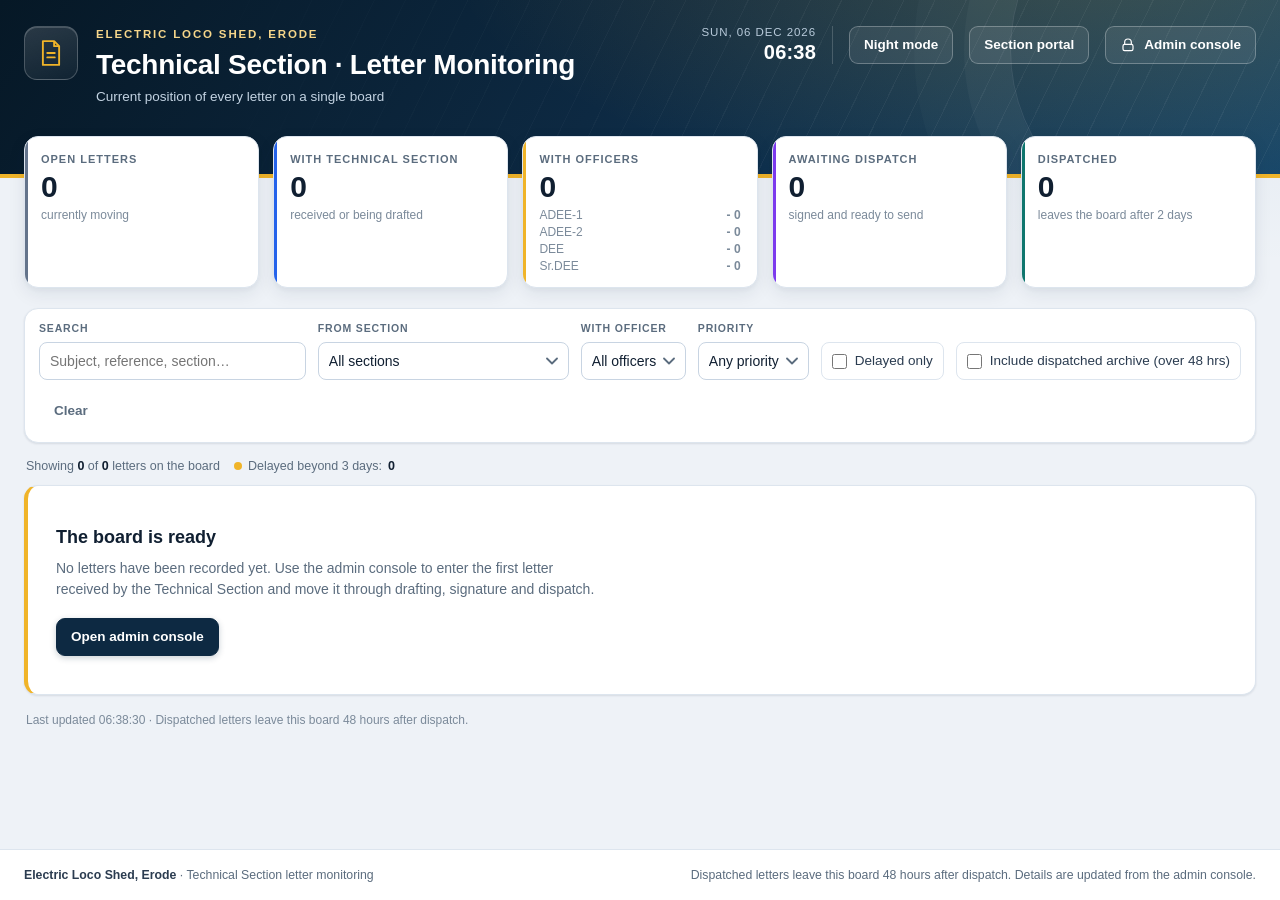
==== commit baaffbe2: "Attach and protect signed dispatch PDFs" ====
--- a/index.html
+++ b/index.html
@@ -72,6 +72,10 @@
       <input type="checkbox" id="f-delayed">
       <span>Delayed only</span>
     </label>
+    <label class="check">
+      <input type="checkbox" id="f-archive">
+      <span>Include dispatched archive (over 48 hrs)</span>
+    </label>
     <button class="btn btn-quiet" id="f-clear" type="button">Clear</button>
   </section>
 
--- a/assets/styles.css
+++ b/assets/styles.css
@@ -316,6 +316,7 @@
 .age.ok{background:var(--teal-soft);color:#0b5f58}
 .age.warn{background:var(--amber-soft);color:#8a5208}
 .age.crit{background:var(--red-soft);color:#9c1c12}
+.age.archived{background:var(--slate-soft);color:var(--muted)}
 .subject{
   font-size:13.5px;font-weight:600;line-height:1.34;color:var(--ink);
   display:-webkit-box;-webkit-line-clamp:3;-webkit-box-orient:vertical;overflow:hidden;
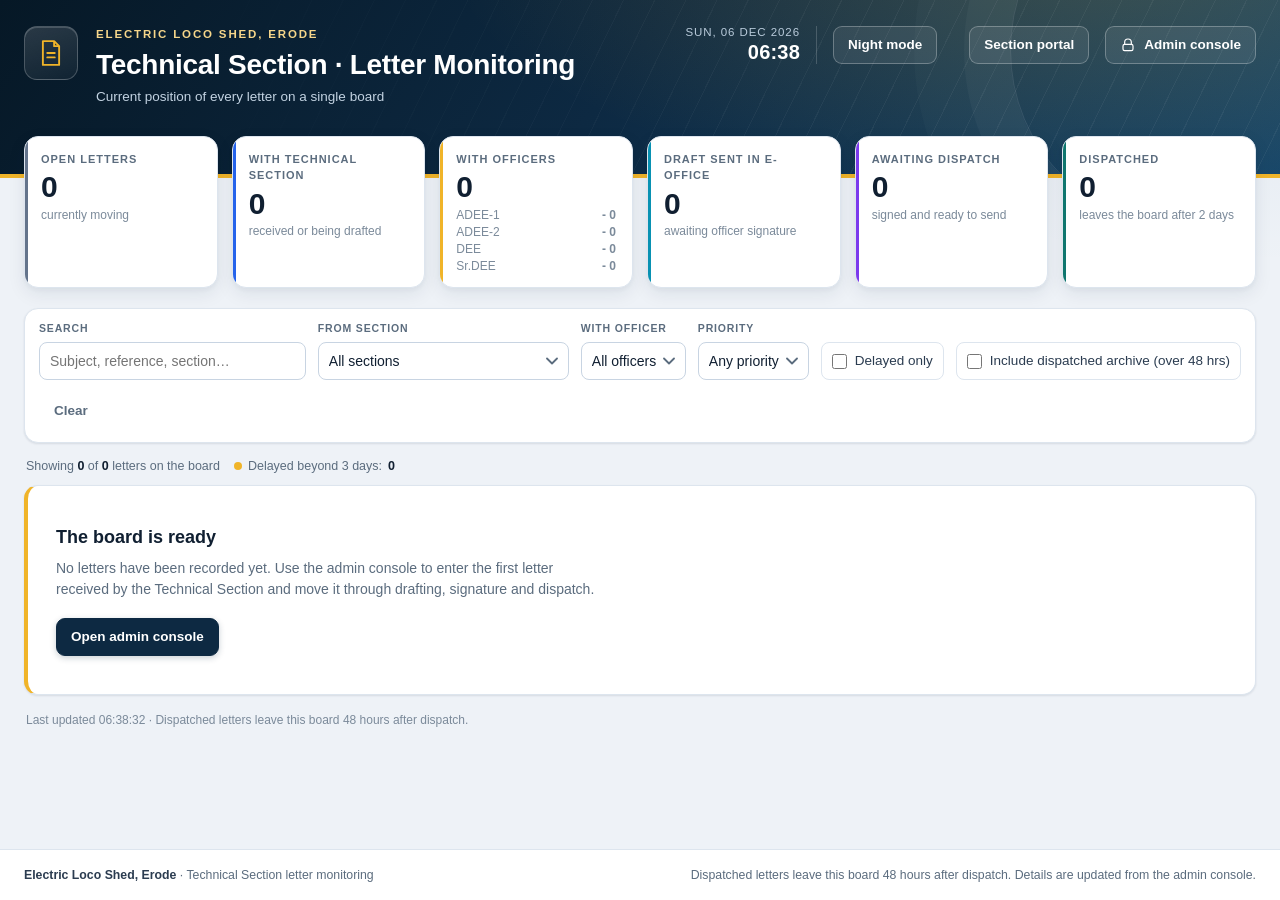
==== commit 3f16875a: "Update letter portal workflow Co-authored-by: Copilot <223556219+Copilot@users.noreply.github.com>" ====
--- a/index.html
+++ b/index.html
@@ -34,6 +34,7 @@
         <span class="clock-time" data-clock-time></span>
       </div>
       <button class="btn btn-ghost-light theme-toggle" type="button" data-theme-toggle aria-label="Switch to night mode" aria-pressed="false">Night mode</button>
+      <span class="masthead-session" data-region="session"></span>
       <a class="btn btn-ghost-light" href="section.html">Section portal</a>
       <a class="btn btn-ghost-light" href="admin.html">
         <svg viewBox="0 0 24 24" aria-hidden="true" class="ico"><path d="M7 11V8a5 5 0 0 1 10 0v3" fill="none" stroke="currentColor" stroke-width="1.8" stroke-linecap="round"/><rect x="4.5" y="11" width="15" height="9.5" rx="2.4" fill="none" stroke="currentColor" stroke-width="1.8"/></svg>
--- a/assets/styles.css
+++ b/assets/styles.css
@@ -184,7 +184,7 @@
 .main-admin{padding-top:0}
 .stats{
   position:relative;z-index:2;
-  display:grid;grid-template-columns:repeat(5,minmax(0,1fr));gap:14px;
+  display:grid;grid-template-columns:repeat(6,minmax(0,1fr));gap:14px;
   margin-top:-42px;margin-bottom:20px;
 }
 .tile{
@@ -210,6 +210,7 @@
 .tile-slate{--tile-color:#64748b}
 .tile-blue{--tile-color:#2563eb}
 .tile-amber{--tile-color:var(--amber-bright)}
+.tile-cyan{--tile-color:#0891b2}
 .tile-violet{--tile-color:#7c3aed}
 .tile-teal{--tile-color:var(--teal)}
 
@@ -255,7 +256,7 @@
 /* ---------------- Board ---------------- */
 
 .board{
-  display:grid;grid-template-columns:repeat(5,minmax(0,1fr));gap:14px;align-items:start;
+  display:grid;grid-template-columns:repeat(6,minmax(0,1fr));gap:14px;align-items:start;
 }
 .col{
   background:rgba(255,255,255,.55);
@@ -268,6 +269,7 @@
 .dot.received{background:#64748b;box-shadow:0 0 0 3px rgba(100,116,139,.14)}
 .dot.drafting{background:#2563eb;box-shadow:0 0 0 3px rgba(37,99,235,.14)}
 .dot.with_officer{background:var(--amber-bright);box-shadow:0 0 0 3px rgba(240,180,41,.20)}
+.dot.draft_eoffice{background:#0891b2;box-shadow:0 0 0 3px rgba(8,145,178,.16)}
 .dot.signed{background:#7c3aed;box-shadow:0 0 0 3px rgba(124,58,237,.14)}
 .dot.dispatched{background:var(--teal);box-shadow:0 0 0 3px rgba(15,118,110,.14)}
 .col-head h2{font-size:12.5px;font-weight:750;letter-spacing:.01em;color:var(--ink);line-height:1.25}
@@ -302,6 +304,7 @@
 .letter-card.tone-received{--tone:#64748b}
 .letter-card.tone-drafting{--tone:#2563eb}
 .letter-card.tone-with_officer{--tone:var(--amber-bright)}
+.letter-card.tone-draft_eoffice{--tone:#0891b2}
 .letter-card.tone-signed{--tone:#7c3aed}
 .letter-card.tone-dispatched{--tone:var(--teal)}
 .card-head{display:flex;align-items:center;gap:8px;justify-content:space-between}
@@ -328,6 +331,7 @@
   max-width:100%;overflow:hidden;text-overflow:ellipsis;white-space:nowrap;
 }
 .tag-officer{background:var(--amber-soft);border-color:#f5e2b4;color:#8a5208}
+.tag-eoffice{background:#cffafe;border-color:#a5f3fc;color:#0e7490}
 .tag-teal{background:var(--teal-soft);border-color:#bfe5df;color:#0b5f58}
 .card-foot{
   display:flex;align-items:center;justify-content:space-between;gap:8px;
@@ -414,6 +418,7 @@
 .pill.s-received{background:var(--slate-soft);color:#41566b}
 .pill.s-drafting{background:var(--blue-soft);color:#1e40af}
 .pill.s-with_officer{background:var(--amber-soft);color:#8a5208}
+.pill.s-draft_eoffice{background:#cffafe;color:#0e7490}
 .pill.s-signed{background:var(--violet-soft);color:#6b21a8}
 .pill.s-dispatched{background:var(--teal-soft);color:#0b5f58}
 
@@ -595,6 +600,8 @@
 .account-note{margin-top:10px}
 .section-submit-panel{padding:18px}
 .section-submit-form{display:flex;flex-direction:column;gap:14px}
+.section-register-search{padding:14px 18px;margin-bottom:12px}
+.section-register-search .field{max-width:520px}
 
 /* ---------------- Admin ---------------- */
 
@@ -723,6 +730,7 @@
 html[data-theme="dark"] .section-row{border-color:var(--line)}
 html[data-theme="dark"] .tag{color:#d0dbe6;background:#293b4b;border-color:#405367}
 html[data-theme="dark"] .tag-officer{color:#ffd27b;background:#49391b;border-color:#68552d}
+html[data-theme="dark"] .tag-eoffice{color:#a5f3fc;background:#164e63;border-color:#155e75}
 html[data-theme="dark"] .tag-teal{color:#9be2d5;background:#193b37;border-color:#2d5b54}
 html[data-theme="dark"] .tag-warning{color:#ffd27b;background:#49391b;border-color:#68552d}
 html[data-theme="dark"] .age.ok{color:#a7e8d9}
@@ -734,6 +742,7 @@
 html[data-theme="dark"] .pill.s-received{color:#d2deea}
 html[data-theme="dark"] .pill.s-drafting{color:#a9c5ff}
 html[data-theme="dark"] .pill.s-with_officer{color:#ffd27b}
+html[data-theme="dark"] .pill.s-draft_eoffice{color:#a5f3fc}
 html[data-theme="dark"] .pill.s-signed{color:#d1b3f2}
 html[data-theme="dark"] .pill.s-dispatched{color:#9be2d5}
 html[data-theme="dark"] .data-table tbody td{border-color:var(--line)}
@@ -810,9 +819,9 @@
   .eyebrow,.tagline,.clock,.masthead-side,.toolbar,.board-meta,.footer,.footnote,.toast{display:none !important}
   .brand-text h1{color:#000;font-size:18px}
   .crest{color:#000;border-color:#999;background:none}
-  .stats{margin-top:12px;grid-template-columns:repeat(5,1fr)}
+  .stats{margin-top:12px;grid-template-columns:repeat(6,1fr)}
   .tile,.col,.letter-card,.panel{box-shadow:none}
-  .board{grid-template-columns:repeat(5,1fr)}
+  .board{grid-template-columns:repeat(6,1fr)}
   .letter-card{break-inside:avoid}
   .btn{display:none}
 }
